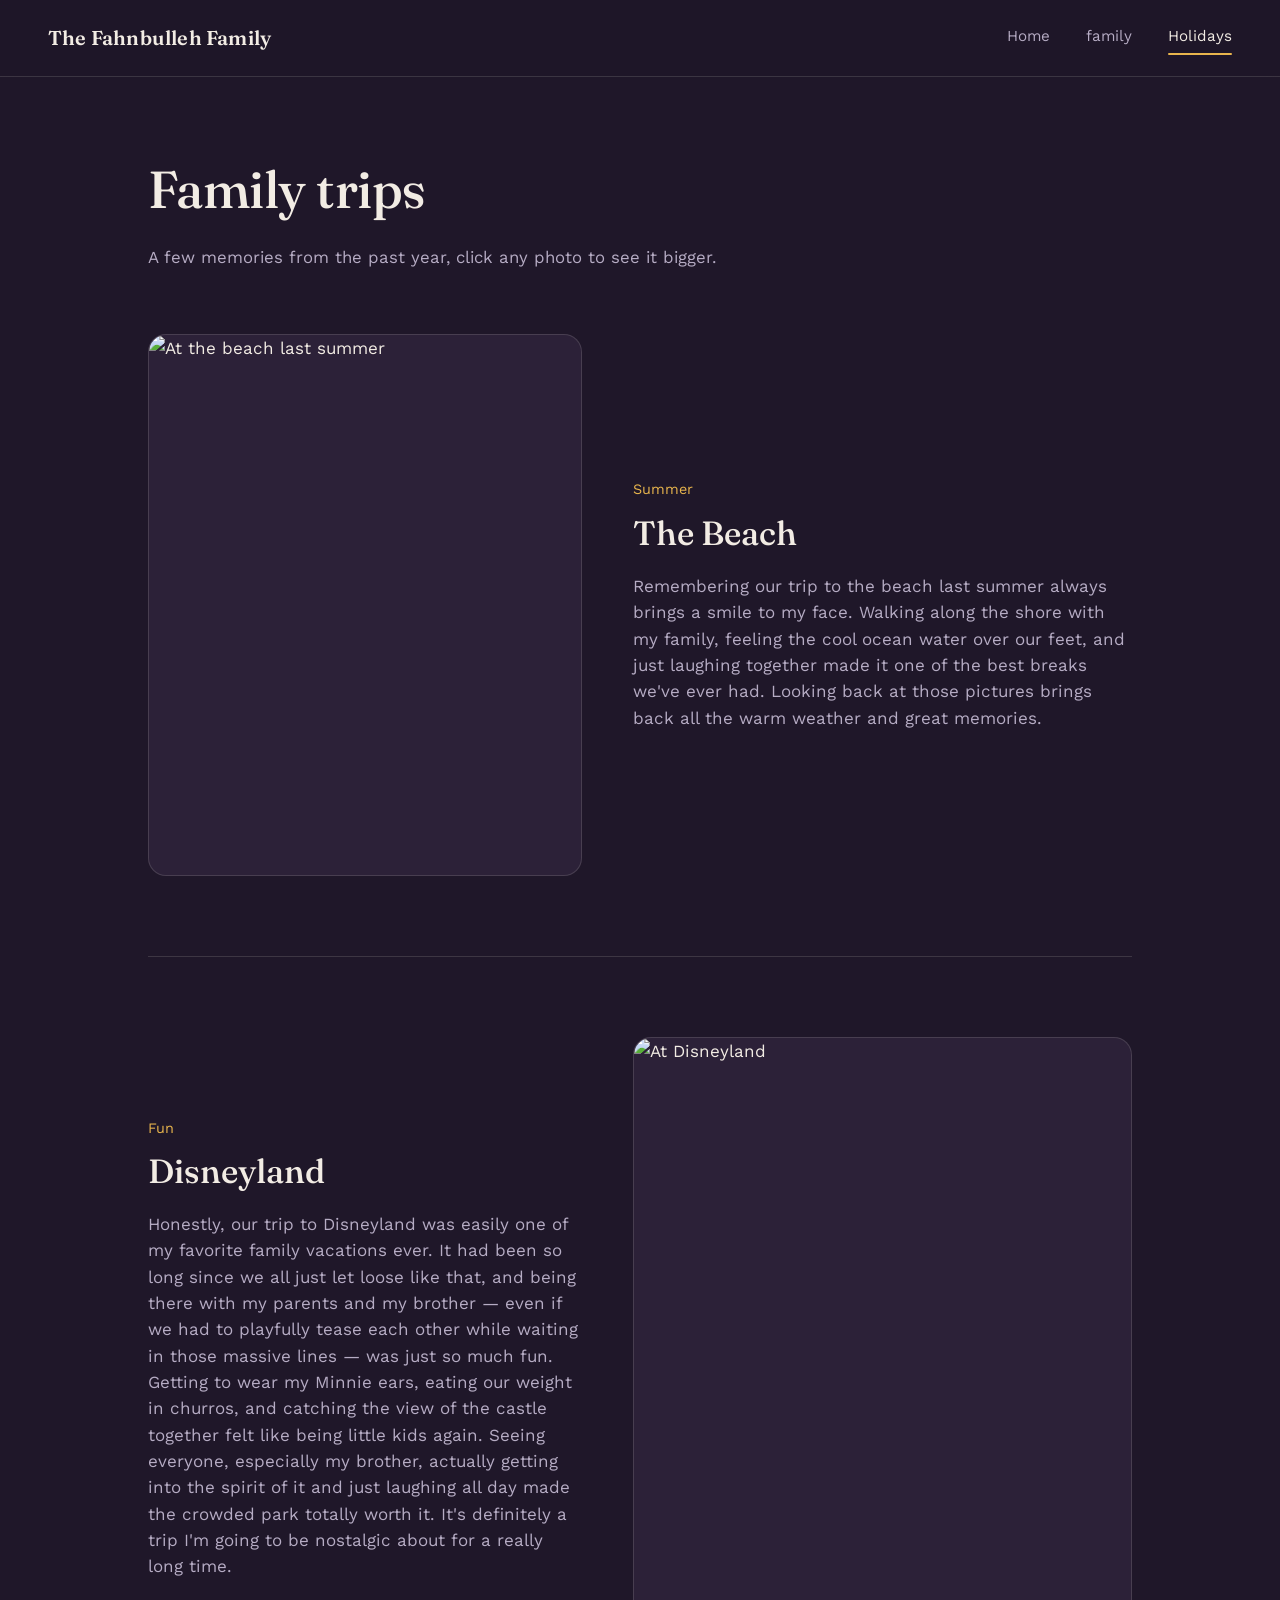
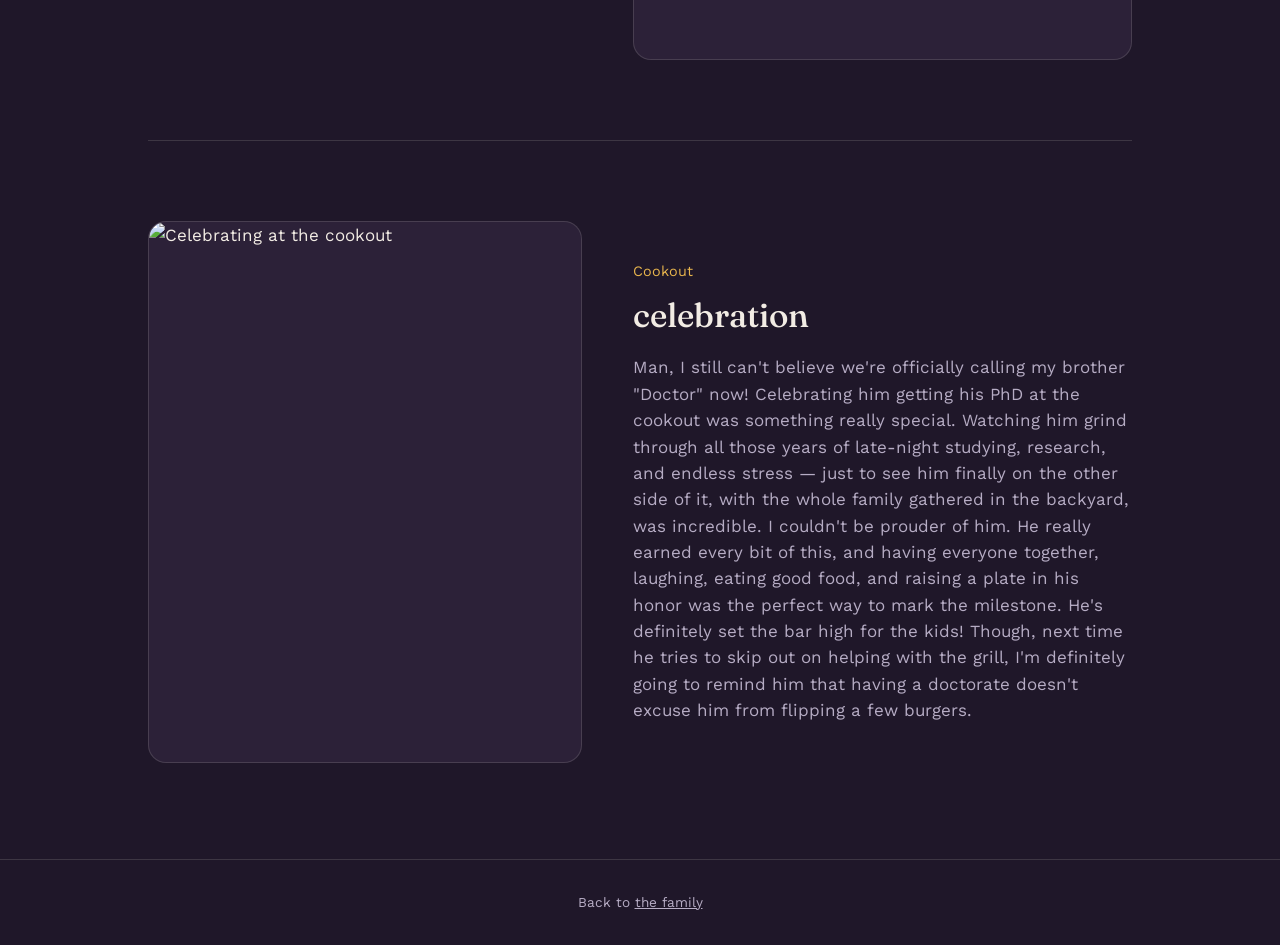
==== holidays.html @ cc7070b2 "Initial Commit" ====
<!DOCTYPE html>
<html lang="en">
<head>
  <meta charset="UTF-8" />
  <meta name="viewport" content="width=device-width, initial-scale=1.0" />
  <title>Holidays</title>
  <link rel="preconnect" href="https://fonts.googleapis.com" />
  <link rel="preconnect" href="https://fonts.gstatic.com" crossorigin />
  <link href="https://fonts.googleapis.com/css2?family=Fraunces:opsz,wght@9..144,400;9..144,500;9..144,600&family=Work+Sans:wght@400;500;600&display=swap" rel="stylesheet" />
  <link rel="stylesheet" href="styles.css" />
</head>
<body>

<nav class="site-nav">
  <a class="brand" href="index.html">The Fahnbulleh Family</a>
  <div class="links">
    <a href="index.html">Home</a>
    <a href="main.html">family</a>
    <a href="holidays.html" aria-current="page">Holidays</a>
  </div>
</nav>

<main class="page">
  <div class="page-header">
    <h1>Family trips</h1>
    <p>A few memories from the past year, click any photo to see it bigger.</p>
  </div>

  <div class="memory-list">

    <article class="memory-row reveal">
      <button class="memory-photo" data-caption="At the beach last summer">
        <img src="beach.jpeg" alt="At the beach last summer" height="559" width="1024" />
      </button>
      <div class="memory-copy">
        <p class="memory-role">Summer</p>
        <h2>The Beach</h2>
        <p>Remembering our trip to the beach last summer always brings a smile to my face. Walking along the shore with my family, feeling the cool ocean water over our feet, and just laughing together made it one of the best breaks we've ever had. Looking back at those pictures brings back all the warm weather and great memories.</p>
      </div>
    </article>

    <article class="memory-row reveal">
      <button class="memory-photo" data-caption="At Disneyland">
        <img src="Unknown-7.jpeg" alt="At Disneyland" height="559" width="1024" />
      </button>
      <div class="memory-copy">
        <p class="memory-role">Fun</p>
        <h2>Disneyland</h2>
        <p>Honestly, our trip to Disneyland was easily one of my favorite family vacations ever. It had been so long since we all just let loose like that, and being there with my parents and my brother — even if we had to playfully tease each other while waiting in those massive lines — was just so much fun. Getting to wear my Minnie ears, eating our weight in churros, and catching the view of the castle together felt like being little kids again. Seeing everyone, especially my brother, actually getting into the spirit of it and just laughing all day made the crowded park totally worth it. It's definitely a trip I'm going to be nostalgic about for a really long time.</p>
      </div>
    </article>

    <article class="memory-row reveal">
      <button class="memory-photo" data-caption="Celebrating at the cookout">
        <img src="cookout.jpeg" alt="Celebrating at the cookout" height="559" width="1024" />
      </button>
      <div class="memory-copy">
        <p class="memory-role">Cookout</p>
        <h2>celebration</h2>
        <p>Man, I still can't believe we're officially calling my brother "Doctor" now! Celebrating him getting his PhD at the cookout was something really special. Watching him grind through all those years of late-night studying, research, and endless stress — just to see him finally on the other side of it, with the whole family gathered in the backyard, was incredible. I couldn't be prouder of him. He really earned every bit of this, and having everyone together, laughing, eating good food, and raising a plate in his honor was the perfect way to mark the milestone. He's definitely set the bar high for the kids! Though, next time he tries to skip out on helping with the grill, I'm definitely going to remind him that having a doctorate doesn't excuse him from flipping a few burgers.</p>
      </div>
    </article>

  </div>
</main>

<div class="lightbox" id="lightbox">
  <button class="lightbox-close" id="lightbox-close" aria-label="Close">&times;</button>
  <figure>
    <img id="lightbox-img" src="" alt="" />
    <figcaption id="lightbox-caption"></figcaption>
  </figure>
</div>

<footer class="site-footer">
  Back to <a href="main.html">the family</a>
</footer>

<script src="script.js"></script>
</body>
</html>
---- styles.css ----
:root {
    --bg: #1f1729;
    --bg-panel: #2c2138;
    --accent: #e8b54d;
    --accent-warm: #e85c4a;
    --text: #f2ece4;
    --text-dim: #b6acc4;
    --line: rgba(242, 236, 228, 0.14);

    --font-display: "Fraunces", serif;
    --font-body: "Work Sans", sans-serif;

    --max-width: 1080px;
}

@media (prefers-reduced-motion: reduce) {
    *, *::before, *::after {
        animation-duration: 0.001ms !important;
        animation-iteration-count: 1 !important;
        transition-duration: 0.001ms !important;
    }
}

* { box-sizing: border-box; }

html { scroll-behavior: smooth; }

body {
    margin: 0;
    background: var(--bg);
    color: var(--text);
    font-family: var(--font-body);
    font-size: 17px;
    line-height: 1.55;
    -webkit-font-smoothing: antialiased;
}

img { max-width: 100%; display: block; }

a { color: inherit; }


.site-nav {
    position: sticky;
    top: 0;
    z-index: 20;
    display: flex;
    align-items: center;
    justify-content: space-between;
    padding: 1.4rem clamp(1.25rem, 5vw, 3rem);
    background: rgba(31, 23, 41, 0.85);
    backdrop-filter: blur(10px);
    border-bottom: 1px solid var(--line);
}

.site-nav .brand {
    font-family: var(--font-display);
    font-size: 1.25rem;
    font-weight: 600;
    letter-spacing: 0.01em;
    text-decoration: none;
}

.site-nav .links {
    display: flex;
    gap: clamp(1rem, 3vw, 2.25rem);
}

.site-nav .links a {
    text-decoration: none;
    color: var(--text-dim);
    font-size: 0.95rem;
    position: relative;
    padding-bottom: 3px;
    transition: color 0.2s ease;
}

.site-nav .links a:hover,
.site-nav .links a[aria-current="page"] {
    color: var(--text);
}

.site-nav .links a[aria-current="page"]::after {
    content: "";
    position: absolute;
    left: 0;
    right: 0;
    bottom: -4px;
    height: 2px;
    background: var(--accent);
    border-radius: 2px;
}


.hero {
    position: relative;
    min-height: 86vh;
    display: flex;
    align-items: center;
    overflow: hidden;
    padding: 0 clamp(1.25rem, 5vw, 3rem);
}

#fun-canvas {
    position: absolute;
    inset: 0;
    width: 100%;
    height: 100%;
    z-index: 0;
}

.hero-content {
    position: relative;
    z-index: 1;
    max-width: 640px;
    pointer-events: none;
}

.hero-content * { pointer-events: auto; }

.hero-eyebrow {
    color: var(--text-dim);
    font-size: 0.95rem;
    margin-bottom: 0.75rem;
}

.hero h1 {
    font-family: var(--font-display);
    font-weight: 500;
    font-size: clamp(2.75rem, 7vw, 4.75rem);
    line-height: 1.02;
    margin: 0 0 1.25rem;
    letter-spacing: -0.01em;
}

.hero p {
    color: var(--text-dim);
    font-size: 1.1rem;
    max-width: 46ch;
    margin: 0 0 2rem;
}

.hero-actions {
    display: flex;
    gap: 0.9rem;
    flex-wrap: wrap;
    align-items: center;
}

.btn {
    border: none;
    cursor: pointer;
    font-family: var(--font-body);
    font-size: 0.98rem;
    padding: 0.85rem 1.5rem;
    border-radius: 999px;
    transition: transform 0.15s ease, background 0.2s ease;
}

.btn-primary {
    background: var(--accent);
    color: #1f1729;
    font-weight: 600;
}

.btn-primary:hover { transform: translateY(-2px); }

.btn-ghost {
    background: transparent;
    color: var(--text);
    border: 1px solid var(--line);
}

.btn-ghost:hover { border-color: var(--text-dim); }

.hero-hint {
    margin-top: 2.25rem;
    font-size: 0.85rem;
    color: var(--text-dim);
}

.page {
    max-width: var(--max-width);
    margin: 0 auto;
    padding: clamp(2.5rem, 6vw, 4.5rem) clamp(1.25rem, 5vw, 3rem) 6rem;
}

.page-header {
    margin-bottom: clamp(2.5rem, 6vw, 4rem);
    max-width: 60ch;
}

.page-header h1 {
    font-family: var(--font-display);
    font-weight: 500;
    font-size: clamp(2.25rem, 5vw, 3.25rem);
    margin: 0 0 0.9rem;
    letter-spacing: -0.01em;
}

.page-header p {
    color: var(--text-dim);
    font-size: 1.05rem;
    margin: 0;
}

.team-list {
    display: flex;
    flex-direction: column;
    gap: clamp(3rem, 7vw, 5rem);
}

.team-row {
    display: grid;
    grid-template-columns: minmax(0, 1fr) minmax(0, 1.15fr);
    gap: clamp(1.75rem, 4vw, 3.5rem);
    align-items: center;
    padding-bottom: clamp(3rem, 7vw, 5rem);
    border-bottom: 1px solid var(--line);
}

.team-list .team-row:last-child {
    border-bottom: none;
    padding-bottom: 0;
}

.team-row:nth-child(even) .team-photo { order: 2; }
.team-row:nth-child(even) .team-copy { order: 1; }

.team-photo {
    aspect-ratio: 4 / 5;
    border-radius: 18px;
    overflow: hidden;
    background: var(--bg-panel);
    border: 1px solid var(--line);
}

.team-photo img {
    width: 100%;
    height: 100%;
    object-fit: cover;
}

.team-photo.is-placeholder {
    display: flex;
    align-items: center;
    justify-content: center;
    color: var(--text-dim);
    font-size: 0.9rem;
    text-align: center;
    padding: 1rem;
}

.team-copy .team-role {
    color: var(--accent);
    font-size: 0.9rem;
    margin: 0 0 0.4rem;
}

.team-copy h2 {
    font-family: var(--font-display);
    font-weight: 500;
    font-size: clamp(1.6rem, 3vw, 2.1rem);
    margin: 0 0 0.85rem;
}

.team-copy p {
    color: var(--text-dim);
    margin: 0 0 0.9rem;
    max-width: 52ch;
}

.team-copy p:last-child { margin-bottom: 0; }


.site-footer {
    padding: 2rem clamp(1.25rem, 5vw, 3rem);
    border-top: 1px solid var(--line);
    color: var(--text-dim);
    font-size: 0.85rem;
    text-align: center;
}


@media (max-width: 720px) {
    .team-row {
        grid-template-columns: 1fr;
    }
    .team-row:nth-child(even) .team-photo,
    .team-row:nth-child(even) .team-copy {
        order: initial;
    }
    .team-photo { aspect-ratio: 16 / 10; }
}

.memory-list {
    display: flex;
    flex-direction: column;
    gap: clamp(3rem, 7vw, 5rem);
}

.memory-row {
    display: grid;
    grid-template-columns: minmax(0, 1fr) minmax(0, 1.15fr);
    gap: clamp(1.75rem, 4vw, 3.5rem);
    align-items: center;
    padding-bottom: clamp(3rem, 7vw, 5rem);
    border-bottom: 1px solid var(--line);
}

.memory-list .memory-row:last-child {
    border-bottom: none;
    padding-bottom: 0;
}

.memory-row:nth-child(even) .memory-photo { order: 2; }
.memory-row:nth-child(even) .memory-copy { order: 1; }

.memory-photo {
    all: unset;
    cursor: pointer;
    display: block;
    aspect-ratio: 4 / 5;
    border-radius: 18px;
    overflow: hidden;
    background: var(--bg-panel);
    border: 1px solid var(--line);
    position: relative;
}

.memory-photo img {
    width: 100%;
    height: 100%;
    object-fit: cover;
    transition: transform 0.4s ease;
}

.memory-photo:hover img {
    transform: scale(1.05);
}

.memory-photo::after {
    content: "click to expand";
    position: absolute;
    right: 12px;
    bottom: 12px;
    font-size: 0.75rem;
    color: var(--text);
    background: rgba(31, 23, 41, 0.65);
    padding: 0.3rem 0.65rem;
    border-radius: 999px;
    opacity: 0;
    transition: opacity 0.2s ease;
}

.memory-photo:hover::after {
    opacity: 1;
}

.memory-copy .memory-role {
    color: var(--accent);
    font-size: 0.9rem;
    margin: 0 0 0.4rem;
}

.memory-copy h2 {
    font-family: var(--font-display);
    font-weight: 500;
    font-size: clamp(1.6rem, 3vw, 2.1rem);
    margin: 0 0 0.85rem;
}

.memory-copy p {
    color: var(--text-dim);
    margin: 0;
    max-width: 52ch;
}


.reveal {
    opacity: 0;
    transform: translateY(30px);
    transition: opacity 0.7s ease, transform 0.7s ease;
}

.reveal.in-view {
    opacity: 1;
    transform: translateY(0);
}


.lightbox {
    position: fixed;
    inset: 0;
    z-index: 50;
    display: none;
    align-items: center;
    justify-content: center;
    padding: 2rem;
    background: rgba(15, 10, 20, 0.9);
    backdrop-filter: blur(6px);
}

.lightbox.is-open {
    display: flex;
}

.lightbox figure {
    margin: 0;
    max-width: min(90vw, 900px);
}

.lightbox img {
    width: 100%;
    border-radius: 12px;
    display: block;
}

.lightbox figcaption {
    color: var(--text-dim);
    text-align: center;
    margin-top: 0.75rem;
    font-size: 0.95rem;
}

.lightbox-close {
    position: absolute;
    top: 1.5rem;
    right: 1.5rem;
    background: none;
    border: none;
    color: var(--text);
    font-size: 2rem;
    line-height: 1;
    cursor: pointer;
}

@media (max-width: 720px) {
    .memory-row {
        grid-template-columns: 1fr;
    }
    .memory-row:nth-child(even) .memory-photo,
    .memory-row:nth-child(even) .memory-copy {
        order: initial;
    }
    .memory-photo { aspect-ratio: 16 / 10; }
}
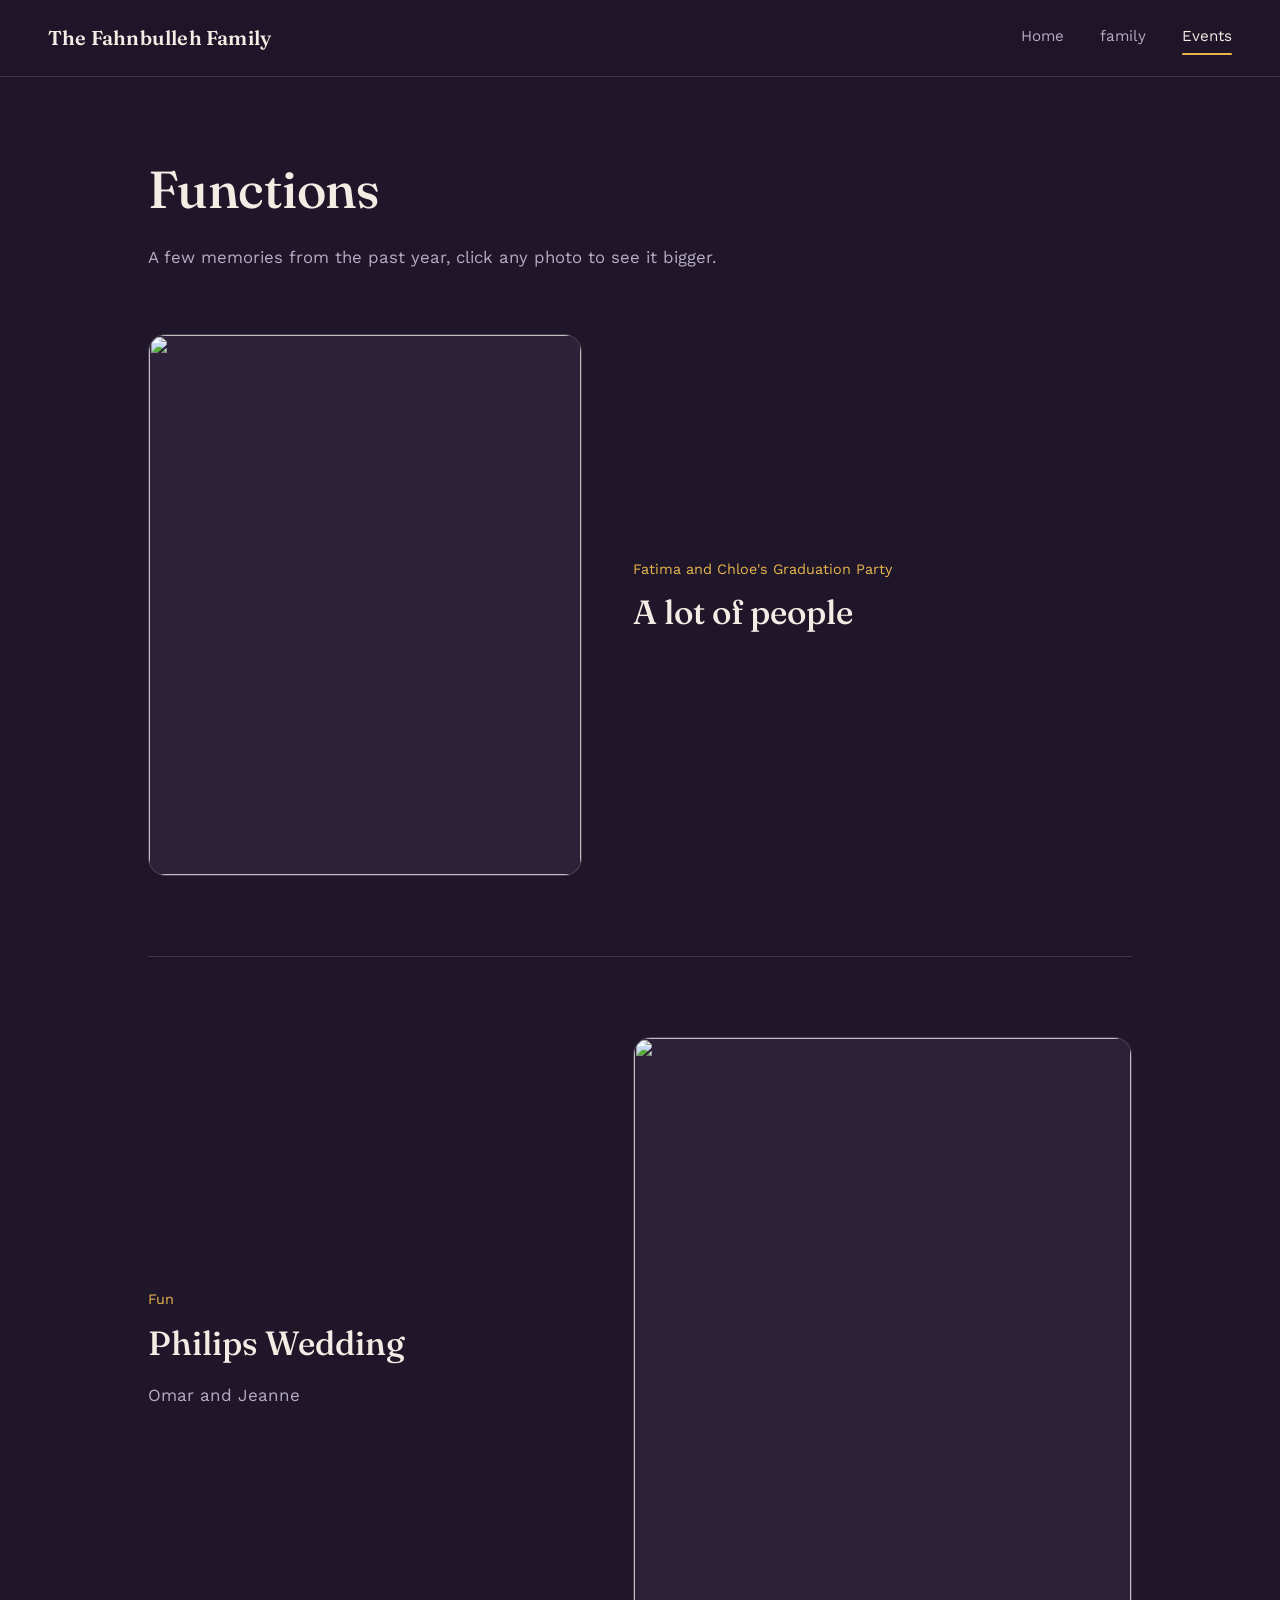
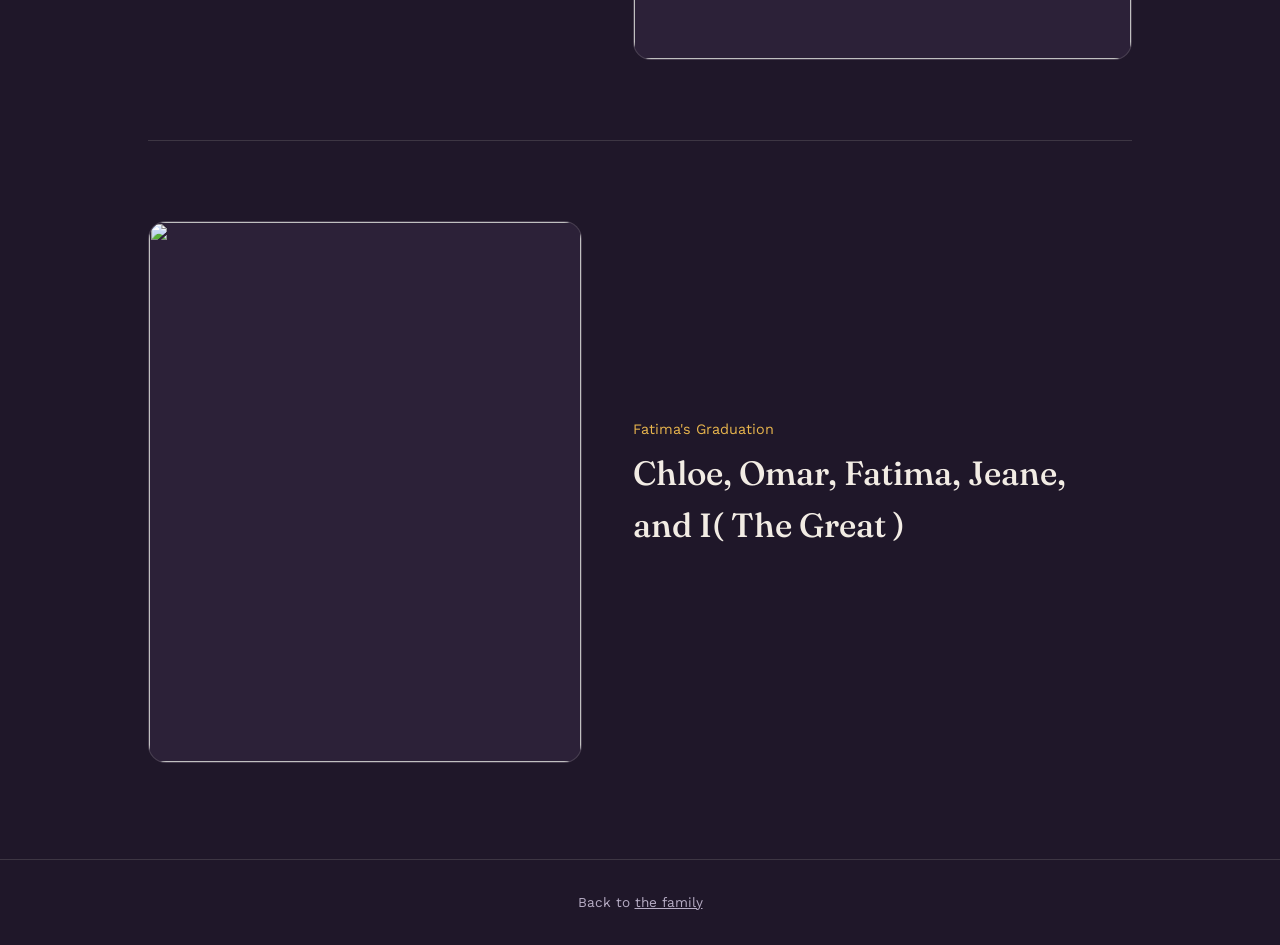
==== commit 0cb93b5d: "Initial Commit" ====
--- a/holidays.html
+++ b/holidays.html
@@ -16,13 +16,13 @@
   <div class="links">
     <a href="index.html">Home</a>
     <a href="main.html">family</a>
-    <a href="holidays.html" aria-current="page">Holidays</a>
+    <a href="holidays.html" aria-current="page">Events</a>
   </div>
 </nav>
 
 <main class="page">
   <div class="page-header">
-    <h1>Family trips</h1>
+    <h1>Functions</h1>
     <p>A few memories from the past year, click any photo to see it bigger.</p>
   </div>
 
@@ -30,34 +30,33 @@
 
     <article class="memory-row reveal">
       <button class="memory-photo" data-caption="At the beach last summer">
-        <img src="beach.jpeg" alt="At the beach last summer" height="559" width="1024" />
+        <img src="grad1.jpeg" height="853" width="1280"/>
       </button>
       <div class="memory-copy">
-        <p class="memory-role">Summer</p>
-        <h2>The Beach</h2>
-        <p>Remembering our trip to the beach last summer always brings a smile to my face. Walking along the shore with my family, feeling the cool ocean water over our feet, and just laughing together made it one of the best breaks we've ever had. Looking back at those pictures brings back all the warm weather and great memories.</p>
+        <p class="memory-role">Fatima and Chloe's Graduation Party</p>
+        <h2>A lot of people</h2>
+      <p></p>
       </div>
     </article>
 
     <article class="memory-row reveal">
       <button class="memory-photo" data-caption="At Disneyland">
-        <img src="Unknown-7.jpeg" alt="At Disneyland" height="559" width="1024" />
+        <img src="philip.jpeg" height="853" width="1280"/>
       </button>
       <div class="memory-copy">
         <p class="memory-role">Fun</p>
-        <h2>Disneyland</h2>
-        <p>Honestly, our trip to Disneyland was easily one of my favorite family vacations ever. It had been so long since we all just let loose like that, and being there with my parents and my brother — even if we had to playfully tease each other while waiting in those massive lines — was just so much fun. Getting to wear my Minnie ears, eating our weight in churros, and catching the view of the castle together felt like being little kids again. Seeing everyone, especially my brother, actually getting into the spirit of it and just laughing all day made the crowded park totally worth it. It's definitely a trip I'm going to be nostalgic about for a really long time.</p>
-      </div>
+        <h2>Philips Wedding</h2>
+        <p>Omar and Jeanne</p>
     </article>
 
     <article class="memory-row reveal">
       <button class="memory-photo" data-caption="Celebrating at the cookout">
-        <img src="cookout.jpeg" alt="Celebrating at the cookout" height="559" width="1024" />
+        <img src="fatimagrad.jpeg" height="853" width="1280"/>
       </button>
       <div class="memory-copy">
-        <p class="memory-role">Cookout</p>
-        <h2>celebration</h2>
-        <p>Man, I still can't believe we're officially calling my brother "Doctor" now! Celebrating him getting his PhD at the cookout was something really special. Watching him grind through all those years of late-night studying, research, and endless stress — just to see him finally on the other side of it, with the whole family gathered in the backyard, was incredible. I couldn't be prouder of him. He really earned every bit of this, and having everyone together, laughing, eating good food, and raising a plate in his honor was the perfect way to mark the milestone. He's definitely set the bar high for the kids! Though, next time he tries to skip out on helping with the grill, I'm definitely going to remind him that having a doctorate doesn't excuse him from flipping a few burgers.</p>
+        <p class="memory-role">Fatima's Graduation</p>
+        <h2>Chloe, Omar, Fatima, Jeane, and I( The Great ) </h2>
+        <p></p>
       </div>
     </article>
 
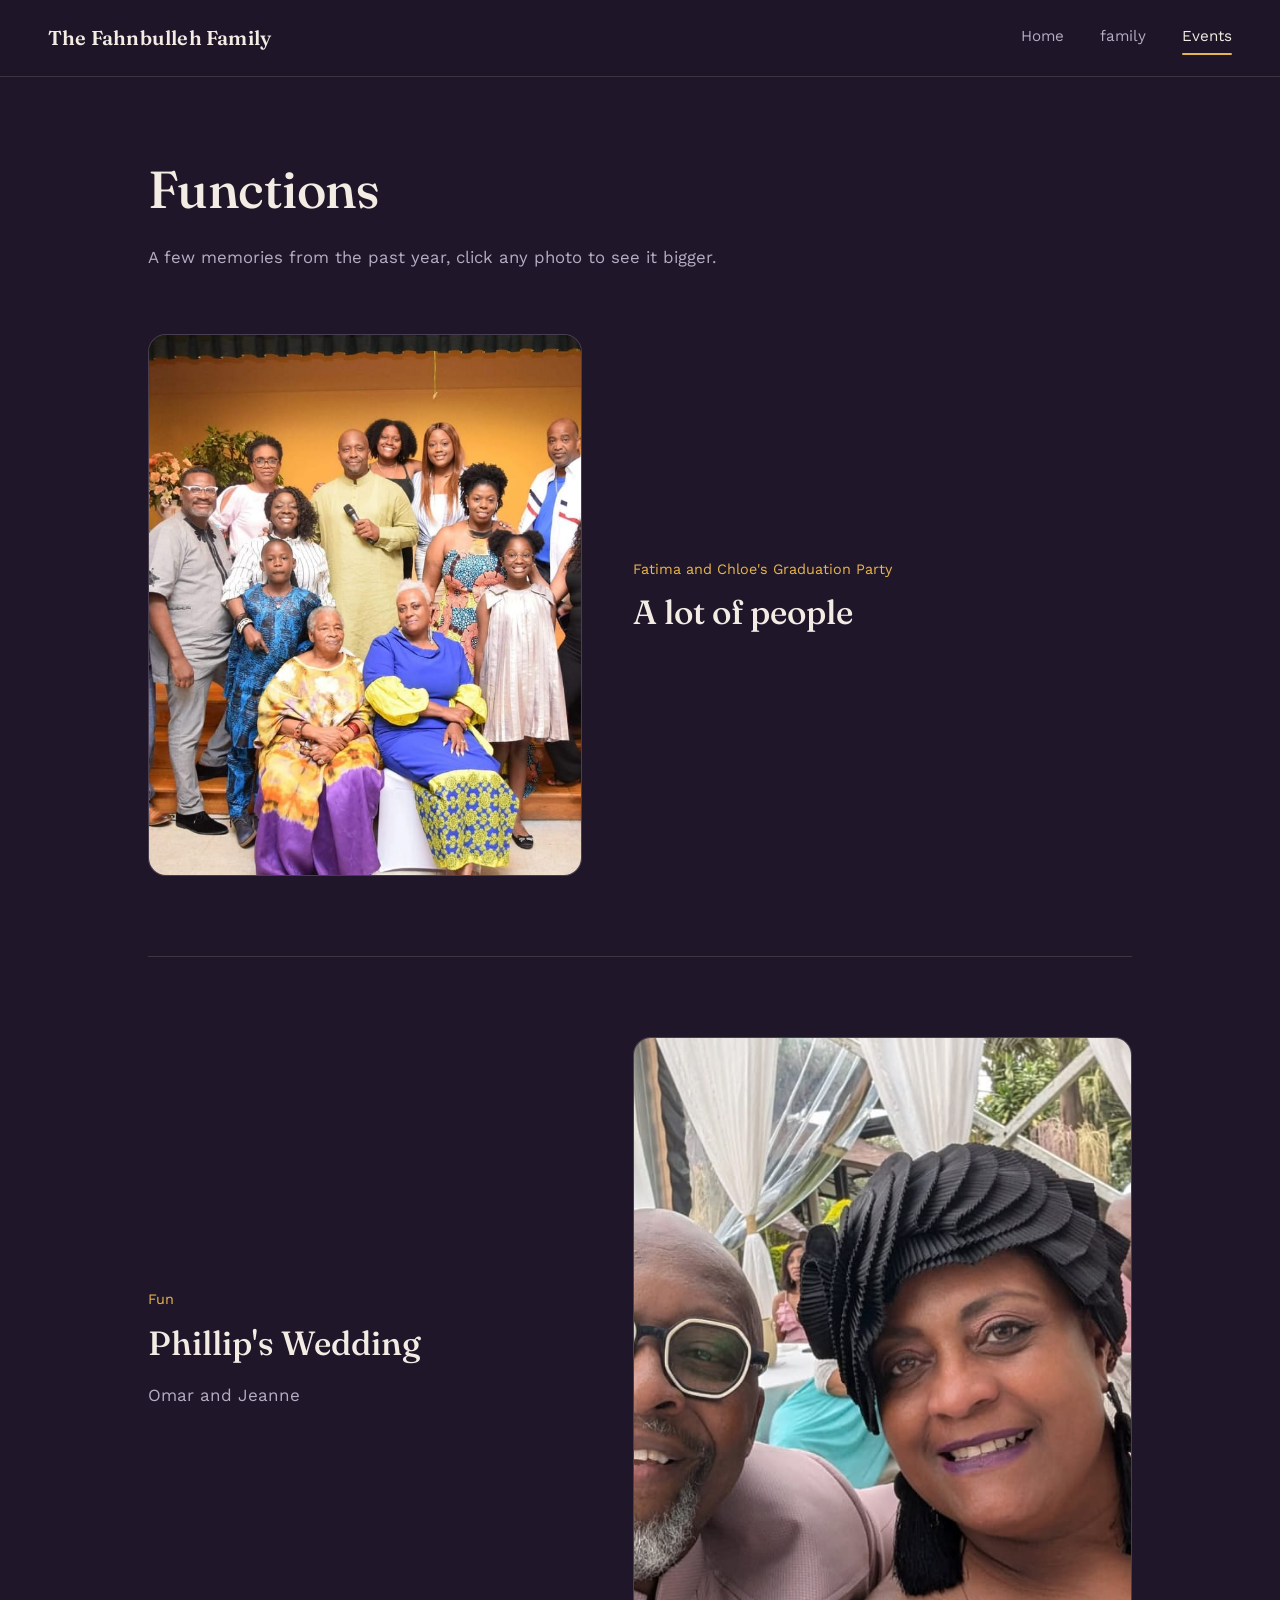
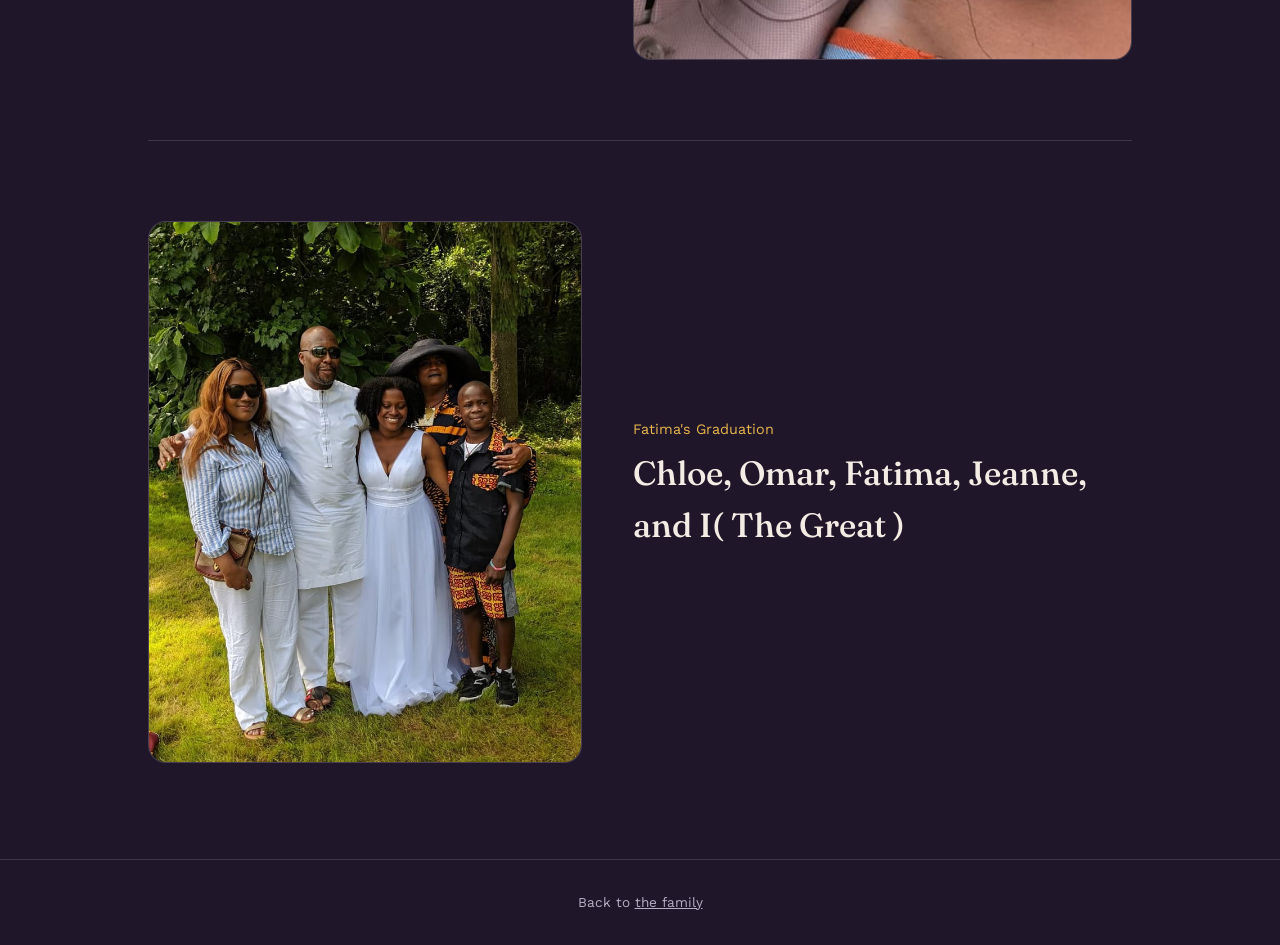
==== commit ed412763: "Initial Commit" ====
--- a/holidays.html
+++ b/holidays.html
@@ -45,7 +45,7 @@
       </button>
       <div class="memory-copy">
         <p class="memory-role">Fun</p>
-        <h2>Philips Wedding</h2>
+        <h2>Phillip's Wedding</h2>
         <p>Omar and Jeanne</p>
     </article>
 
@@ -55,7 +55,7 @@
       </button>
       <div class="memory-copy">
         <p class="memory-role">Fatima's Graduation</p>
-        <h2>Chloe, Omar, Fatima, Jeane, and I( The Great ) </h2>
+        <h2>Chloe, Omar, Fatima, Jeanne, and I( The Great ) </h2>
         <p></p>
       </div>
     </article>
